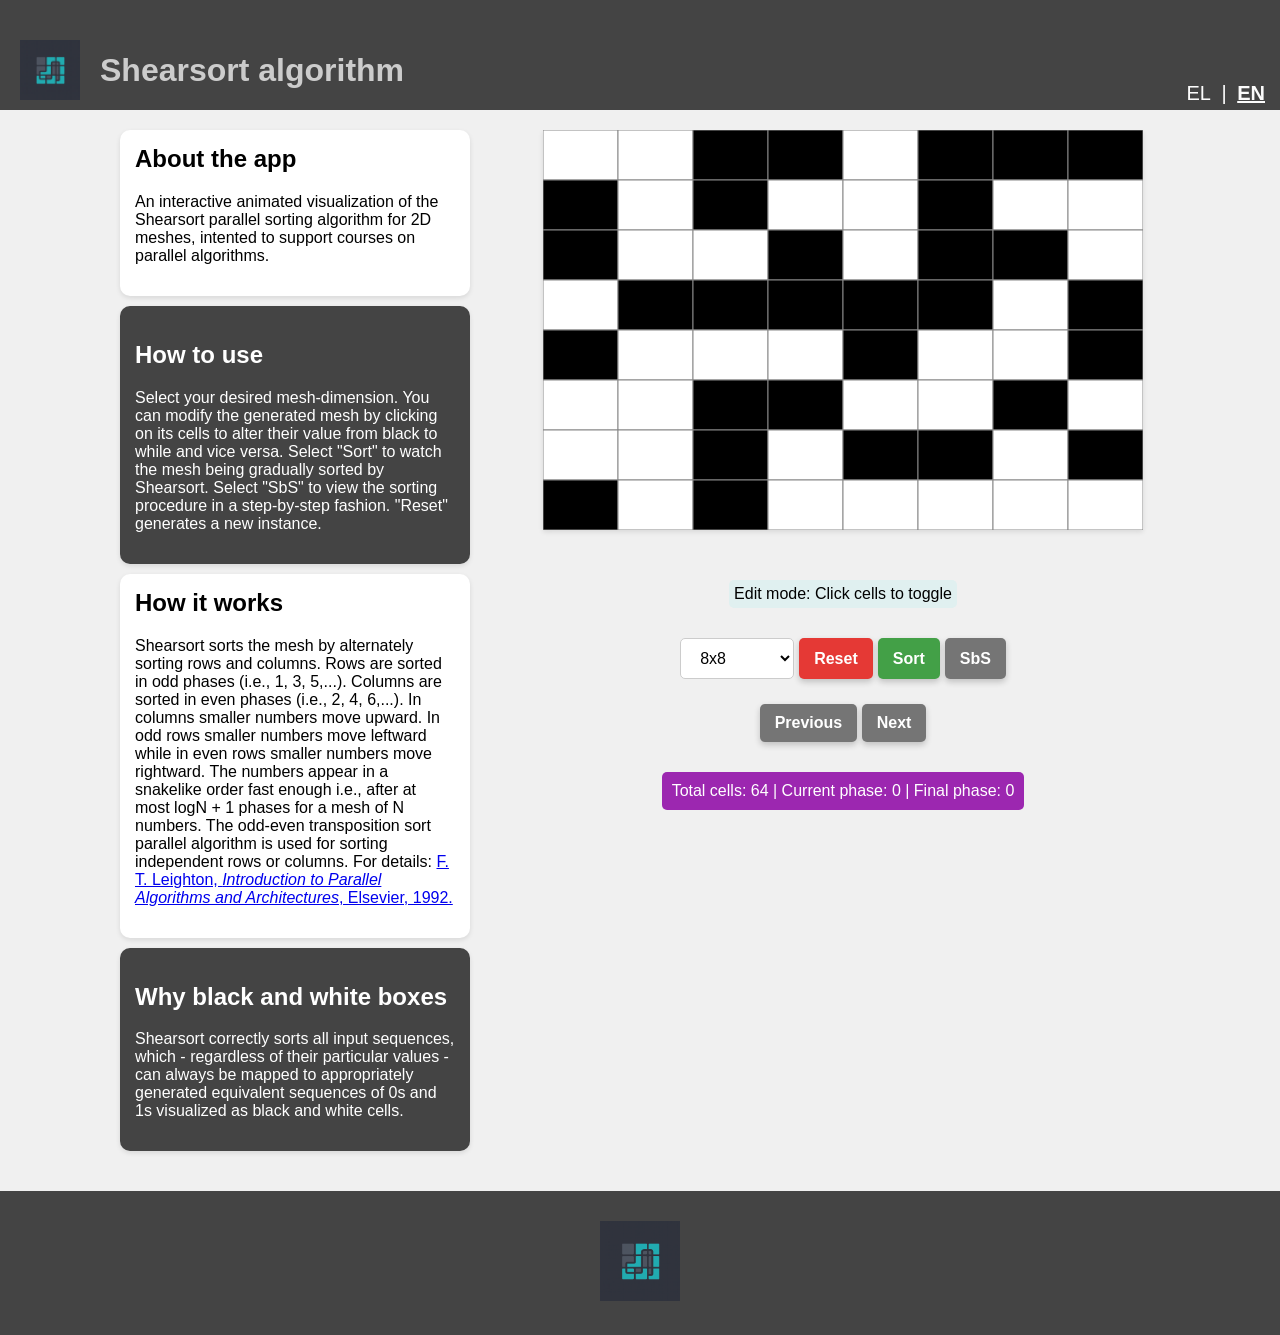
==== index.html @ aa51a355 "index.html" ====
<!DOCTYPE html>
<html lang="en">
<head>
<meta charset="UTF-8" />
<meta name="viewport" content="width=device-width, initial-scale=1" />
<title>Interactive Parallel Shear Sort Visualization</title>
<link rel="stylesheet" href="style.css" />
</head>
<body>
<header>
  <div class="logo">
    <img src="logo.png" alt="Parallel Shearsort Logo" />
    <h1 id="title">Shearsort algorithm</h1>
  </div>
  <div class="language-switcher">
    <a href="#" id="el">EL</a> |
    <a href="#" id="en" class="active">EN</a>
  </div>
</header>

<main>
  <div class="left-section">
    <div class="info-box">
      <h2 id="about-title">About the app</h2>
      <p id="about-text">An interactive animated visualization of the Shearsort parallel sorting algorithm for 2D meshes, intented to support courses on parallel algorithms.</p>
    </div>

    <div class="dark-box">
      <h2 id="how-to-use-title">How to use</h2>
      <p id="how-to-use-text">Select your desired mesh-dimension. You can modify the generated mesh by clicking on its cells to alter their value from black to while and vice versa. Select "Sort" to watch the mesh being gradually sorted by Shearsort. Select "SbS" to view the sorting procedure in a step-by-step fashion. "Reset" generates a new instance.</p>
    </div>

    <div class="info-box">
      <h2 id="how-it-works-title">How it works</h2>
      <p id="how-it-works-text">Shearsort sorts the mesh by alternately sorting rows and columns. Rows are sorted in odd phases (i.e., 1, 3, 5,...). Columns are sorted in even phases (i.e., 2, 4, 6,...). In columns smaller numbers move upward. In odd rows smaller numbers move leftward while in even rows smaller numbers move rightward. The numbers appear in a snakelike order fast enough i.e., after at most logN + 1 phases for a mesh of N numbers. The odd-even transposition sort parallel algorithm is used for sorting independent rows or columns. For details:
        <a href="https://www.sciencedirect.com/book/9781483207728/introduction-to-parallel-algorithms-and-architectures" target="_blank" rel="noopener noreferrer">
          F. T. Leighton, <em>Introduction to Parallel Algorithms and Architectures</em>, Elsevier, 1992.
        </a>
      </p>
    </div>

    <div class="dark-box">
      <h2 id="why-bw-title">Why black and white boxes</h2>
      <p id="why-bw-text">Shearsort correctly sorts all input sequences, which - regardless of their particular values - can always be mapped to appropriately generated equivalent sequences of 0s and 1s visualized as black and white cells.</p>
    </div>
  </div>

  <div class="right-section">
    <canvas id="canvas" width="600" height="400"></canvas>

    <div id="phaseInfo">Random mesh</div>

    <div class="controls">
      <select id="gridSize" onchange="window.parallelShearsort.reset()">
        <option value="4">4x4</option>
        <option value="8" selected>8x8</option>
        <option value="16">16x16</option>
        <option value="32">32x32</option>
        <option value="64">64x64</option>
        <option value="128">128x128</option>
        <option value="256">256x256</option>
        <option value="512">512x512</option>
      </select>

      <button id="resetBtn" onclick="window.parallelShearsort.reset()">Reset</button>
      <button id="sortBtn" class="action-btn" onclick="window.parallelShearsort.sortAll()">Sort</button>
      <button id="stepBtn" class="step-btn" onclick="window.parallelShearsort.toggleStepMode()">SbS</button>
    </div>

    <div class="step-controls">
      <button id="prevBtn" class="step-btn" onclick="window.parallelShearsort.prevStep()">Previous</button>
      <button id="nextBtn" class="step-btn" onclick="window.parallelShearsort.nextStep()">Next</button>
    </div>

    <div class="phase-navigation" style="display: none;">
      <div class="phase-navigation-row">
        <!-- ΤΩΡΑ τα βελάκια υπάρχουν από την αρχή στο HTML για να δεθούν οι listeners του shearsort.js -->
        <button class="nav-btn prev-all">&laquo;</button>
        <div id="phase-buttons"></div>
        <button class="nav-btn next-all">&raquo;</button>
      </div>
    </div>

    <div class="stats-bar">
      <span id="total-cells">Total cells: 64</span> |
      <span id="current-phase">Current phase: 0</span> |
      <span id="max-phases">Final phase: 0</span>
    </div>
  </div>
</main>

<footer>
  <img src="logo.png" alt="Parallel Shearsort Logo" />
</footer>

<script src="shearsort.js"></script>
<script src="https://cdn.userway.org/widget.js" data-account="Y9U3I71SX5"></script>
<script src="phase-navigation.js" defer></script>
</script>
</body>
</html>
---- style.css ----
body {
    font-family: Arial, sans-serif;
    text-align: center;
    background-color: #f0f0f0;
    margin: 0;
    padding: 0;
  }

  button {
    border-radius: 8px;
    padding: 10px 18px;
    font-weight: bold;
    box-shadow: 0 3px 6px rgba(0,0,0,0.2);
    transition: background-color 0.2s, transform 0.1s;
  }

  #resetBtn { background-color: #e53935; color: white; border: none; }
  #resetBtn:hover { background-color: #c62828; }
  #resetBtn:active { transform: scale(0.96); }

  #sortBtn { background-color: #43a047; color: white; border: none; }
  #sortBtn:hover { background-color: #2e7d32; }
  #sortBtn:active { transform: scale(0.96); }

  #stepBtn { background-color: #757575; color: white; border: none; }
  #stepBtn:hover { background-color: #616161; }
  #stepBtn:active { transform: scale(0.96); }

  #prevBtn, #nextBtn, .nav-btn {
    background-color: #757575; color: white; border: none;
  }
  #prevBtn:hover, #nextBtn:hover, .nav-btn:hover { background-color: #616161; }
  #prevBtn:active, #nextBtn:active, .nav-btn:active { transform: scale(0.96); }

  header {
    background-color: #444; color: white; padding: 40px 0 10px;
    display: flex; justify-content: space-between; align-items: center; position: relative;
  }
  .logo { display: flex; align-items: center; margin-left: 20px; }
  .logo img { height: 60px; margin-right: 20px; }
  .logo h1 { font-size: 32px; margin: 0; color: #ccc; }

  .language-switcher { position: absolute; bottom: 5px; right: 10px; font-size: 20px; }
  .language-switcher a { color: #fcfcfc; text-decoration: none; margin: 0 5px; }
  .language-switcher a.active { font-weight: bold; text-decoration: underline; }

  main { display: flex; flex-wrap: wrap; justify-content: flex-start; padding: 20px; gap: 20px; }
  .left-section { flex: 1; max-width: 350px; display: flex; flex-direction: column; gap: 10px; margin-left: 100px; }
  .right-section { flex: 1; max-width: 700px; display: flex; flex-direction: column; align-items: center; padding: 0 3px; gap: 20px; min-width: 520px; overflow: hidden; }

  .info-box, .dark-box { border-radius: 10px; padding: 15px; text-align: left; box-shadow: 0 2px 5px rgba(0,0,0,0.1); }
  .info-box { background-color: #fff; }
  .info-box h2 { margin-top: 0; }
  .dark-box { background-color: #444; color: #fff; }

  canvas {
    background-color: #fff; margin: 0 auto 20px; display: block;
    box-shadow: 0 2px 5px rgba(0,0,0,0.1); cursor: pointer; width: 600px; height: 400px;
  }

  .controls { display: flex; flex-wrap: wrap; justify-content: center; gap: 5px; margin-bottom: 5px; }
  select, button { padding: 10px 15px; font-size: 16px; border-radius: 5px; border: 1px solid #ccc; background-color: white; cursor: pointer; }
  button:hover { background-color: #f0f0f0; }
  button.action-btn { background-color: #e00; color: white; border: none; }
  button.action-btn:hover { background-color: #c00; }
  button.step-btn { background-color: #666; color: white; border: none; }
  button.step-btn:hover { background-color: #555; }

  #phaseInfo { margin: 10px auto; padding: 5px; background-color: #e0f0f0; border-radius: 5px; max-width: 500px; text-align: center; }

  .stats-bar {
    background-color: #9c27b0; color: white; padding: 10px;
    border-radius: 5px; margin-top: 10px; text-align: center;
  }

  footer { background-color: #444; color: white; text-align: center; padding: 20px 0; margin-top: 20px; }
  footer img { height: 80px; margin: 10px; }

  .phase-navigation {
    display: none; flex-direction: column; align-items: center; justify-content: center;
    margin: 5px 0; gap: 10px; width: 100%; box-sizing: border-box; overflow: hidden; padding: 6px 8px;
  }
  .phase-navigation-row {
    display: flex; justify-content: center; align-items: center; width: 100%;
    gap: 6px;
  }

  #phase-buttons {
    display: flex; flex-wrap: nowrap; justify-content: center; align-items: center;
    gap: 6px; transform-origin: center;
  }

  .nav-btn, .phase-btn { margin: 0; }
  .nav-btn {
    width: 40px; height: 40px; font-size: 20px; cursor: pointer;
    background-color: #eee; border: 1px solid #bbb; border-radius: 5px;
    display: flex; justify-content: center; align-items: center; flex-shrink: 0;
  }
  .phase-btn {
    flex: 0 0 auto; width: 36px; height: 40px; border-radius: 5px; font-size: 16px; cursor: pointer;
    background-color: #fff; border: 1px solid #ccc; text-align: center; line-height: 40px; white-space: nowrap;
  }
  .phase-btn:hover { background-color: #f0f0f0; }
  .phase-btn.active { background-color: #35a; color: white; border: none; }

  .nowrap-pair-left { display: inline-flex; align-items: center; gap: 6px; }
  .nowrap-pair { display: inline-flex; align-items: center; gap: 6px; }

  /* Responsive */
  @media (max-width: 900px) {
    html, body { overflow-x: hidden; }
    .left-section { margin-left: 0; max-width: 100%; }
    .right-section { min-width: 0; max-width: 100%; padding: 0; }
    main { justify-content: center; padding: 10px; }
    canvas { max-width: 100%; height: auto; }
    .phase-navigation { width: 100%; }
  }
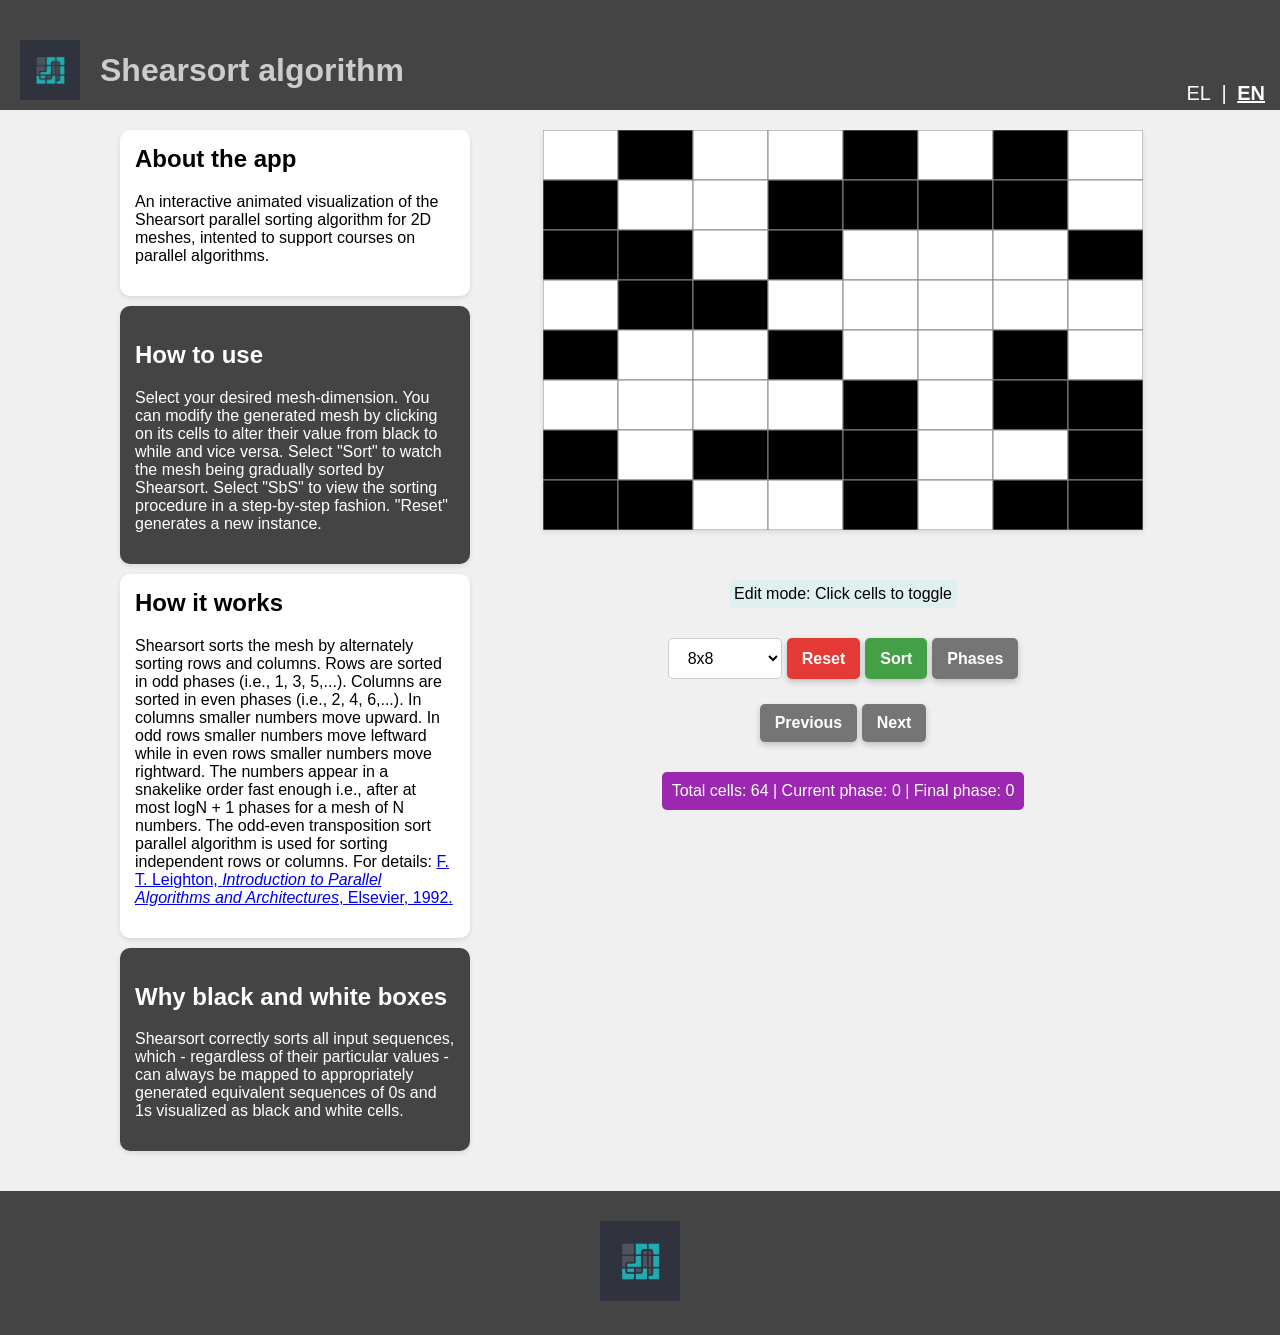
==== commit d5573b10: "index.html" ====
--- a/index.html
+++ b/index.html
@@ -64,7 +64,7 @@
 
       <button id="resetBtn" onclick="window.parallelShearsort.reset()">Reset</button>
       <button id="sortBtn" class="action-btn" onclick="window.parallelShearsort.sortAll()">Sort</button>
-      <button id="stepBtn" class="step-btn" onclick="window.parallelShearsort.toggleStepMode()">SbS</button>
+      <button id="stepBtn" class="step-btn" onclick="window.parallelShearsort.toggleStepMode()">Phases</button>
     </div>
 
     <div class="step-controls">
--- a/style.css
+++ b/style.css
@@ -108,11 +108,34 @@
 
   /* Responsive */
   @media (max-width: 900px) {
-    html, body { overflow-x: hidden; }
-    .left-section { margin-left: 0; max-width: 100%; }
-    .right-section { min-width: 0; max-width: 100%; padding: 0; }
-    main { justify-content: center; padding: 10px; }
-    canvas { max-width: 100%; height: auto; }
-    .phase-navigation { width: 100%; }
+  html, body { overflow-x: hidden; }
+
+  main {
+    flex-direction: column;
+    align-items: center;    /
   }
 
+  .left-section {
+    order: 1;         
+    margin-left: 0; 
+    max-width: 100%;
+  }
+
+  .right-section {
+    order: 2;         
+    min-width: 0; 
+    max-width: 100%;
+    padding: 0;
+  }
+
+  canvas {
+    max-width: 100%;
+    height: auto;
+  }
+
+  .phase-navigation {
+    width: 100%;
+  }
+}
+
+
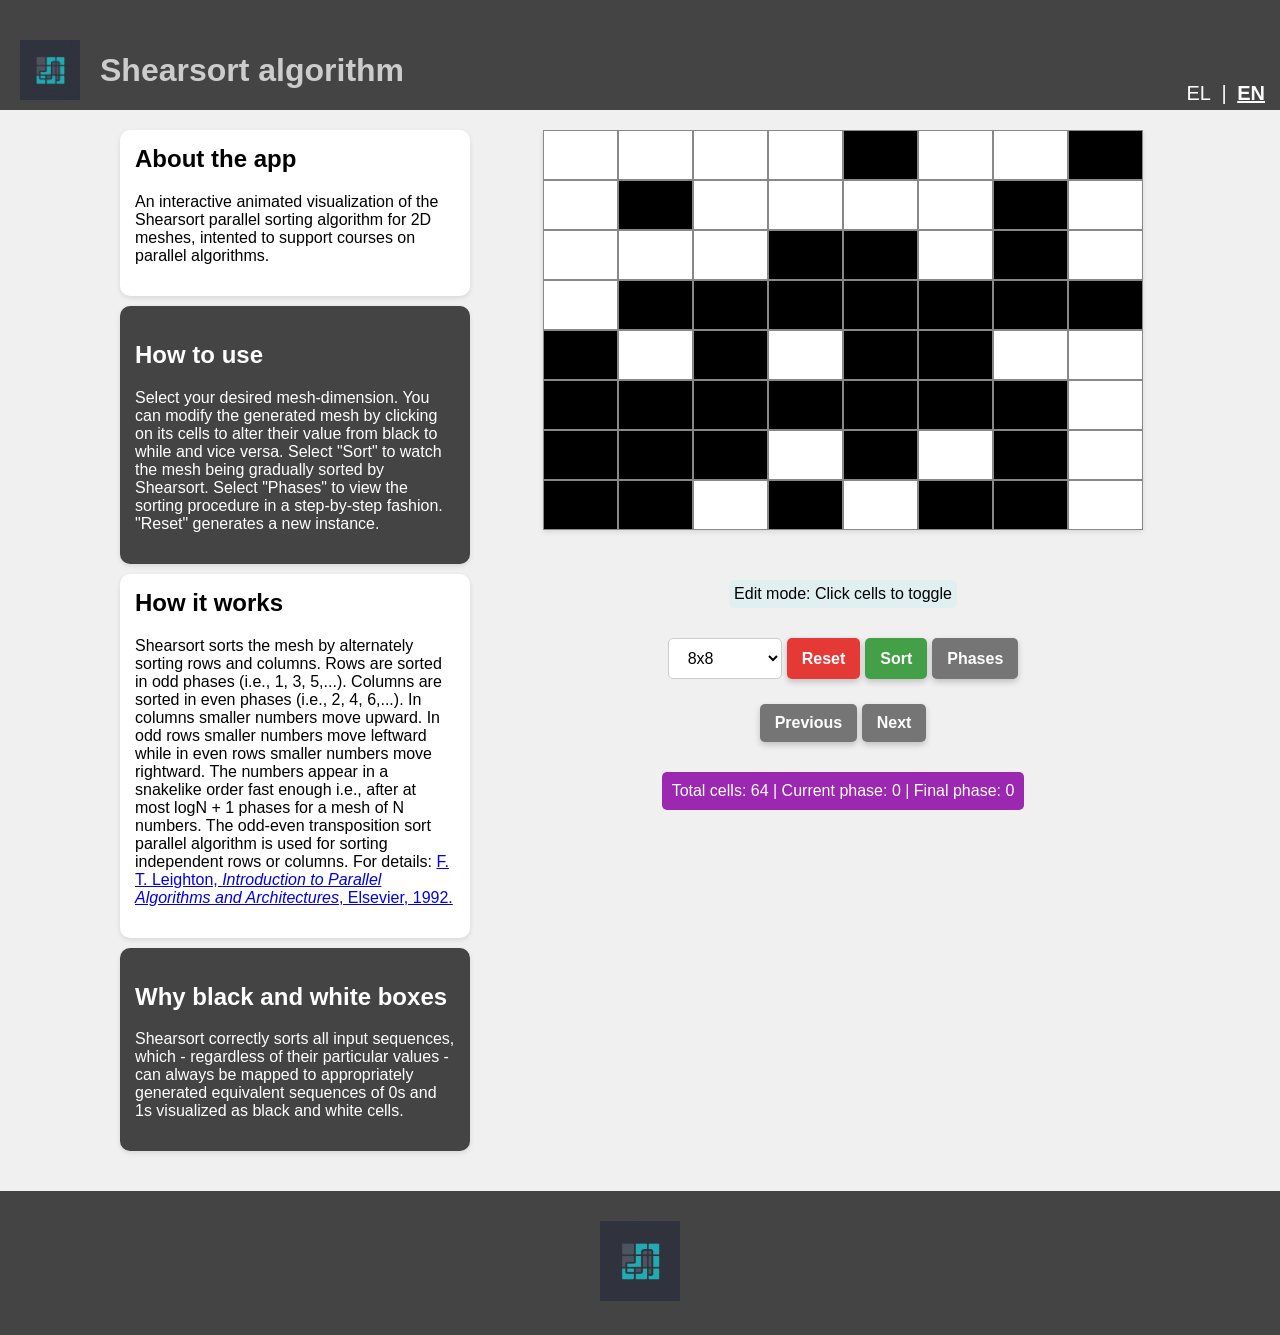
==== commit b25aa032: "index.html" ====
--- a/index.html
+++ b/index.html
@@ -27,7 +27,7 @@
 
     <div class="dark-box">
       <h2 id="how-to-use-title">How to use</h2>
-      <p id="how-to-use-text">Select your desired mesh-dimension. You can modify the generated mesh by clicking on its cells to alter their value from black to while and vice versa. Select "Sort" to watch the mesh being gradually sorted by Shearsort. Select "SbS" to view the sorting procedure in a step-by-step fashion. "Reset" generates a new instance.</p>
+      <p id="how-to-use-text">Select your desired mesh-dimension. You can modify the generated mesh by clicking on its cells to alter their value from black to while and vice versa. Select "Sort" to watch the mesh being gradually sorted by Shearsort. Select "Phases" to view the sorting procedure in a step-by-step fashion. "Reset" generates a new instance.</p>
     </div>
 
     <div class="info-box">
@@ -101,3 +101,4 @@
 </html>
 
 
+
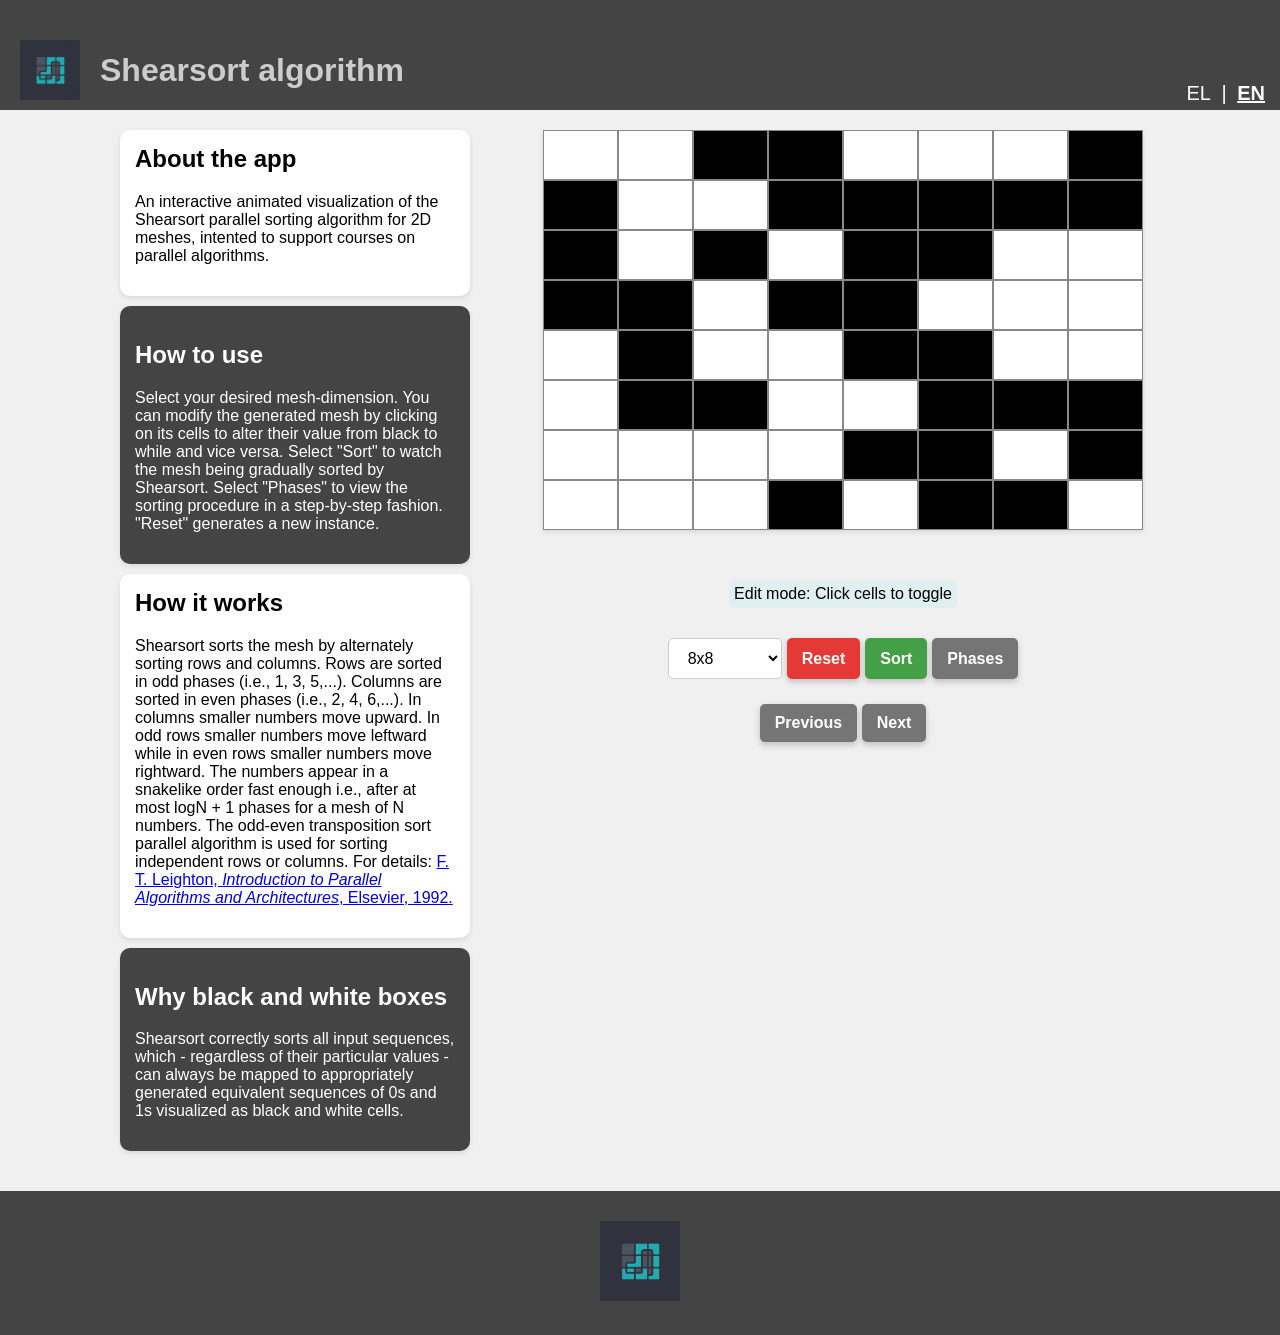
==== commit 2e6bfcb8: "index.html" ====
--- a/index.html
+++ b/index.html
@@ -80,12 +80,6 @@
         <button class="nav-btn next-all">&raquo;</button>
       </div>
     </div>
-
-    <div class="stats-bar">
-      <span id="total-cells">Total cells: 64</span> |
-      <span id="current-phase">Current phase: 0</span> |
-      <span id="max-phases">Final phase: 0</span>
-    </div>
   </div>
 </main>
 
@@ -102,3 +96,4 @@
 
 
 
+
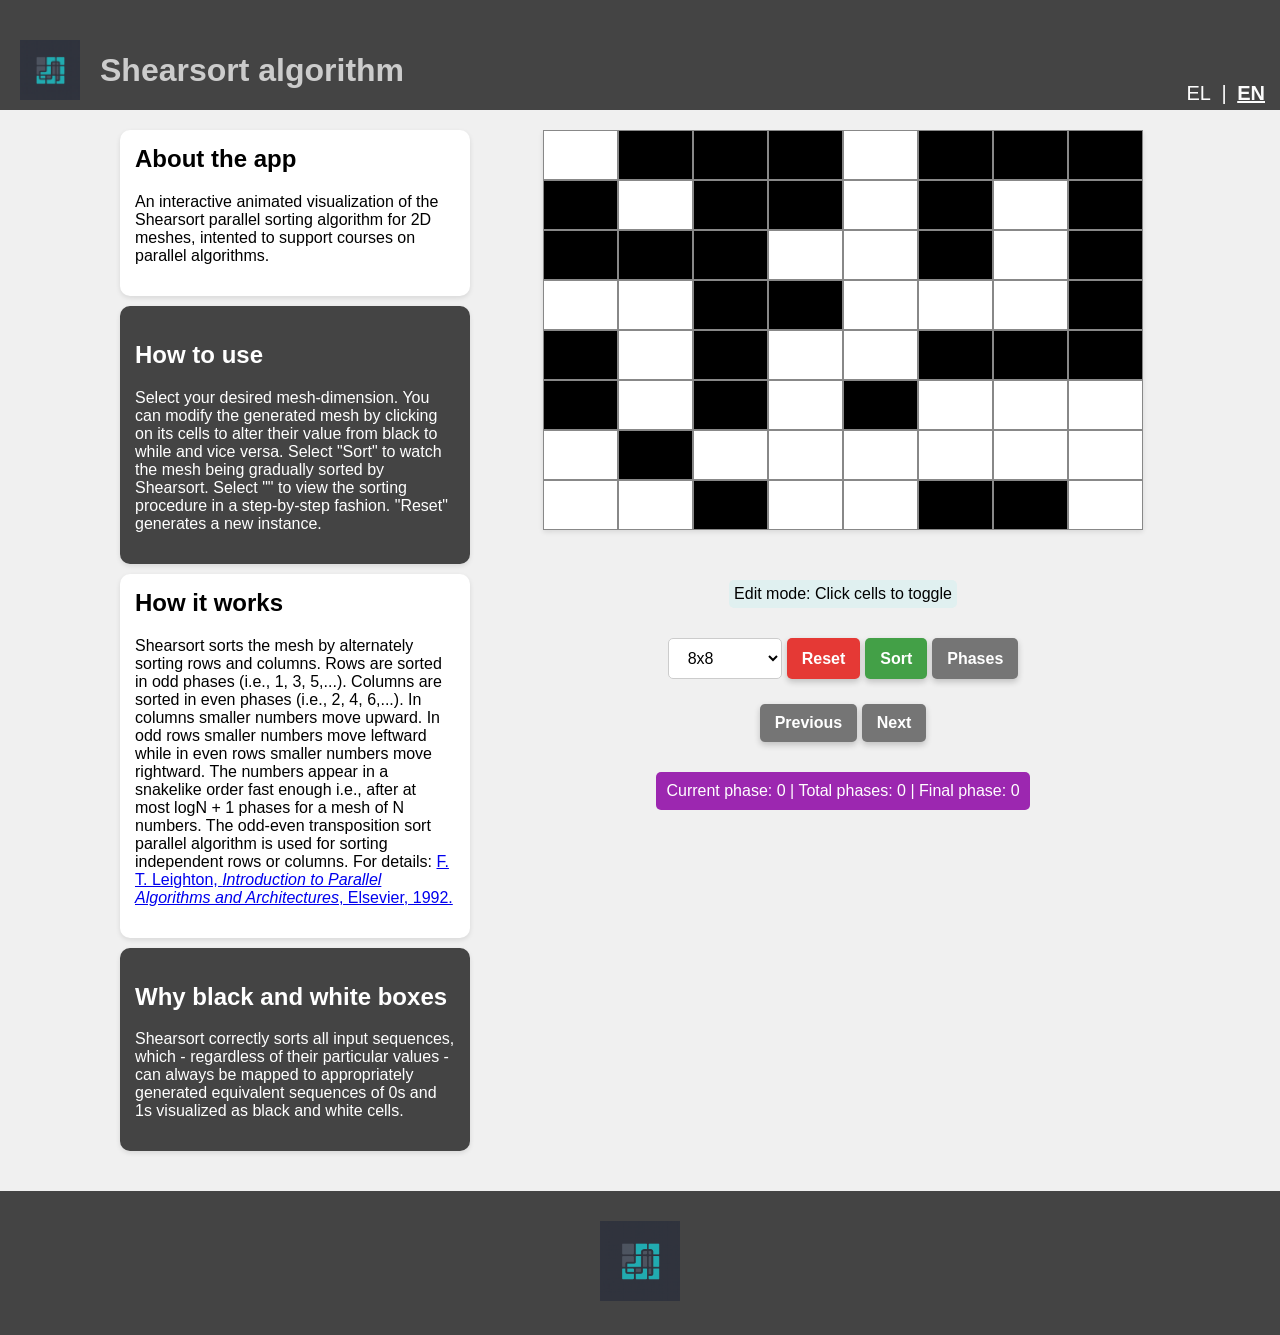
==== commit 291a98a8: "index.html" ====
--- a/index.html
+++ b/index.html
@@ -27,7 +27,7 @@
 
     <div class="dark-box">
       <h2 id="how-to-use-title">How to use</h2>
-      <p id="how-to-use-text">Select your desired mesh-dimension. You can modify the generated mesh by clicking on its cells to alter their value from black to while and vice versa. Select "Sort" to watch the mesh being gradually sorted by Shearsort. Select "Phases" to view the sorting procedure in a step-by-step fashion. "Reset" generates a new instance.</p>
+      <p id="how-to-use-text">Select your desired mesh-dimension. You can modify the generated mesh by clicking on its cells to alter their value from black to while and vice versa. Select "Sort" to watch the mesh being gradually sorted by Shearsort. Select "" to view the sorting procedure in a step-by-step fashion. "Reset" generates a new instance.</p>
     </div>
 
     <div class="info-box">
@@ -74,11 +74,17 @@
 
     <div class="phase-navigation" style="display: none;">
       <div class="phase-navigation-row">
-        <!-- ΤΩΡΑ τα βελάκια υπάρχουν από την αρχή στο HTML για να δεθούν οι listeners του shearsort.js -->
         <button class="nav-btn prev-all">&laquo;</button>
         <div id="phase-buttons"></div>
         <button class="nav-btn next-all">&raquo;</button>
       </div>
+    </div>
+
+    <div class="stats-bar">
+      <span id="current-phase">Current phase: 0</span> |
+      <span id="total-phases">Total phases: 0</span> |
+      <span id="max-phases">Max phases: 0</span> 
+
     </div>
   </div>
 </main>
@@ -95,5 +101,3 @@
 </html>
 
 
-
-
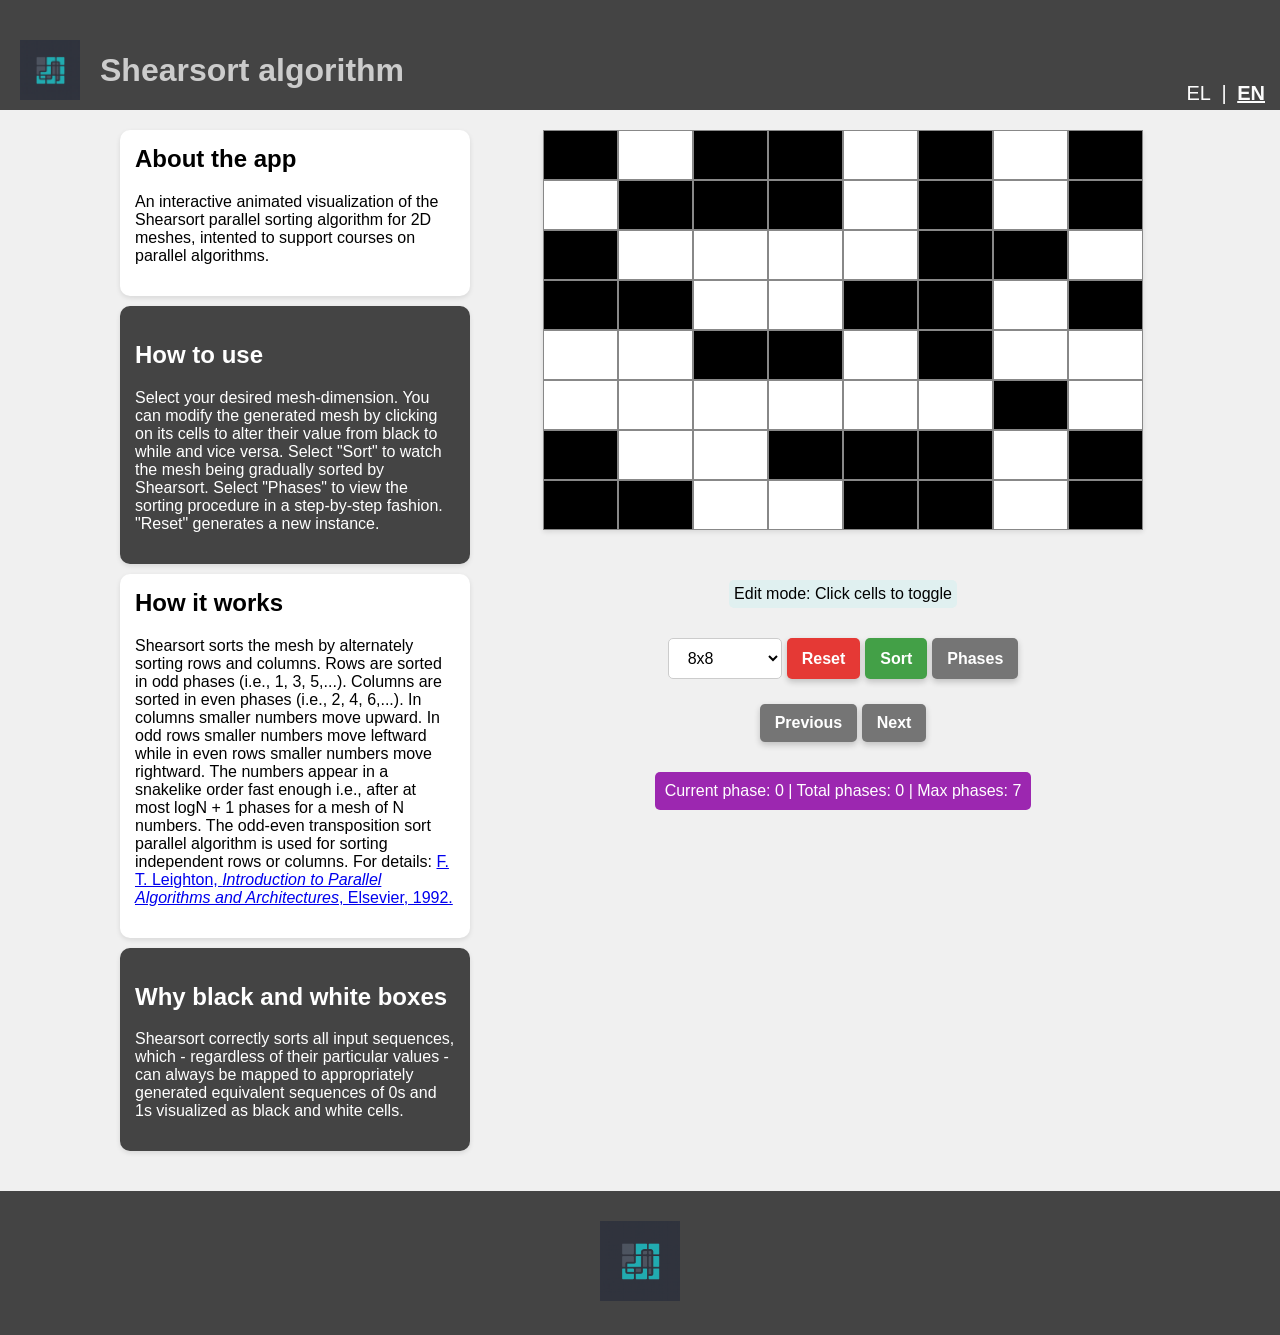
==== commit 748dfaf0: "index.html" ====
--- a/index.html
+++ b/index.html
@@ -27,7 +27,7 @@
 
     <div class="dark-box">
       <h2 id="how-to-use-title">How to use</h2>
-      <p id="how-to-use-text">Select your desired mesh-dimension. You can modify the generated mesh by clicking on its cells to alter their value from black to while and vice versa. Select "Sort" to watch the mesh being gradually sorted by Shearsort. Select "" to view the sorting procedure in a step-by-step fashion. "Reset" generates a new instance.</p>
+      <p id="how-to-use-text">Select your desired mesh-dimension. You can modify the generated mesh by clicking on its cells to alter their value from black to while and vice versa. Select "Sort" to watch the mesh being gradually sorted by Shearsort. Select "Phases" to view the sorting procedure in a step-by-step fashion. "Reset" generates a new instance.</p>
     </div>
 
     <div class="info-box">
@@ -101,3 +101,4 @@
 </html>
 
 
+
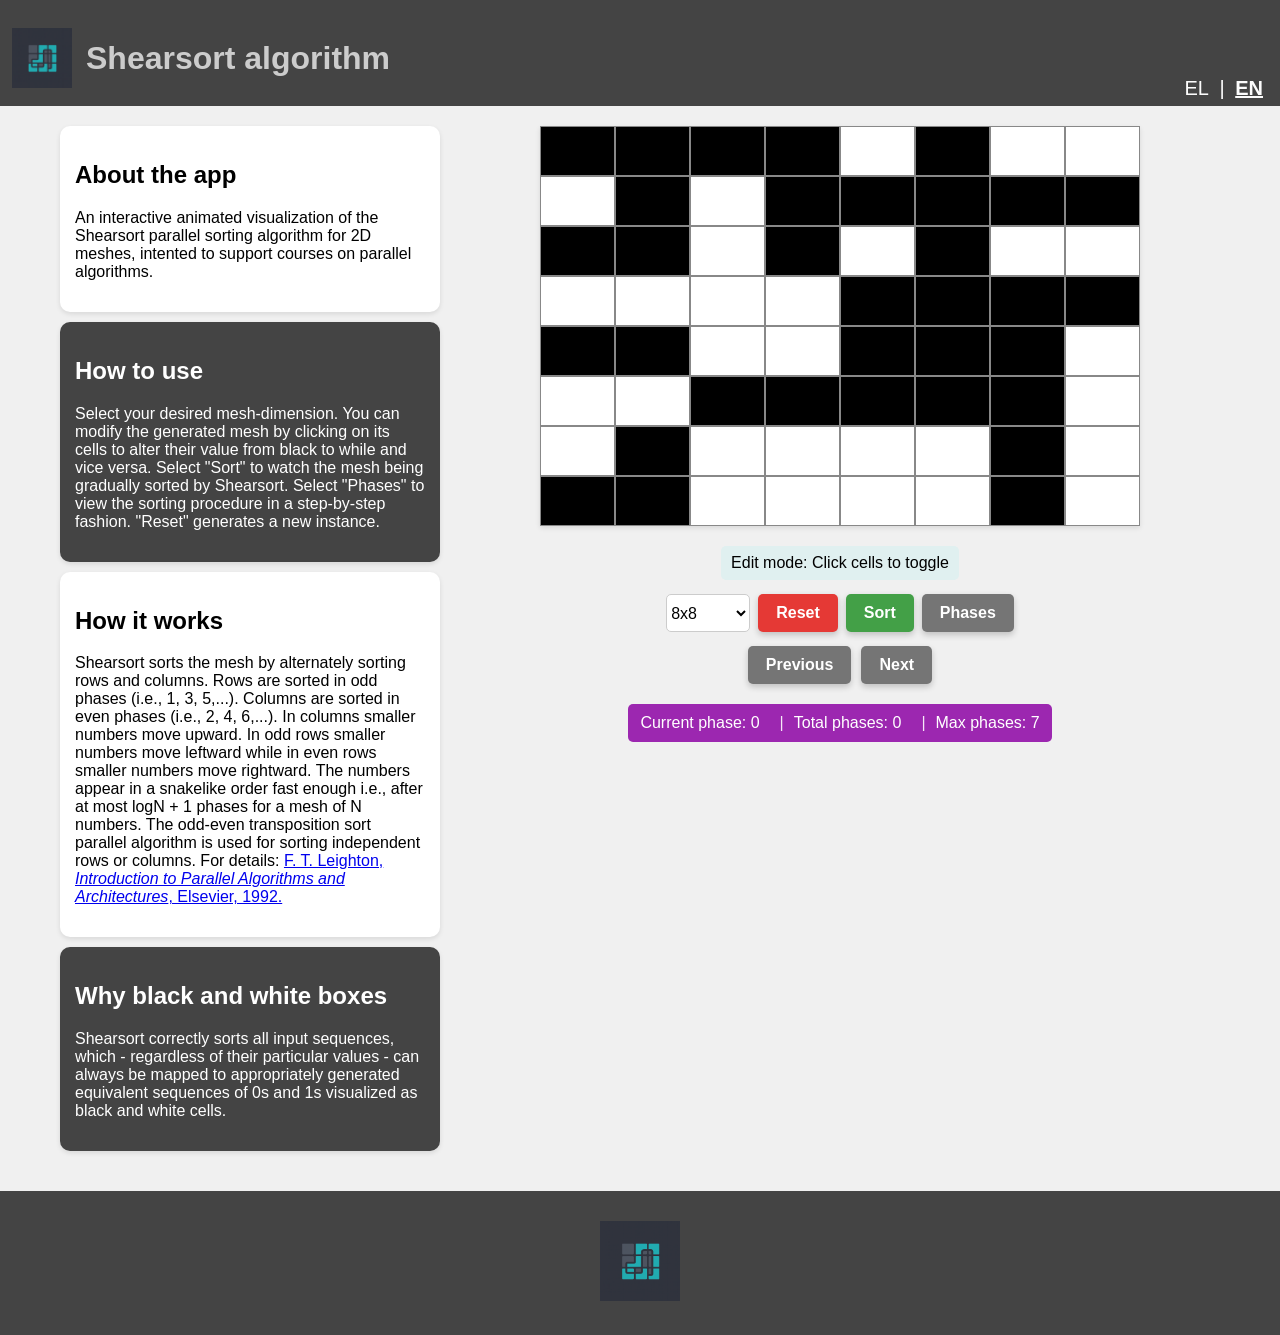
==== commit f17d199b: "index.html" ====
--- a/index.html
+++ b/index.html
@@ -1,39 +1,47 @@
 <!DOCTYPE html>
 <html lang="en">
 <head>
-<meta charset="UTF-8" />
-<meta name="viewport" content="width=device-width, initial-scale=1" />
-<title>Interactive Parallel Shear Sort Visualization</title>
-<link rel="stylesheet" href="style.css" />
+  <meta charset="UTF-8" />
+  <meta name="viewport" content="width=device-width, initial-scale=1" />
+  <title>Interactive Parallel Shear Sort Visualization</title>
+  <link rel="stylesheet" href="style.css" />
 </head>
+
 <body>
 <header>
   <div class="logo">
     <img src="logo.png" alt="Parallel Shearsort Logo" />
     <h1 id="title">Shearsort algorithm</h1>
   </div>
-  <div class="language-switcher">
+
+  <div class="language-switcher" aria-label="Language switcher">
     <a href="#" id="el">EL</a> |
     <a href="#" id="en" class="active">EN</a>
   </div>
 </header>
 
 <main>
-  <div class="left-section">
+  <section class="left-section">
     <div class="info-box">
       <h2 id="about-title">About the app</h2>
-      <p id="about-text">An interactive animated visualization of the Shearsort parallel sorting algorithm for 2D meshes, intented to support courses on parallel algorithms.</p>
+      <p id="about-text">
+        An interactive animated visualization of the Shearsort parallel sorting algorithm for 2D meshes, intented to support courses on parallel algorithms.
+      </p>
     </div>
 
     <div class="dark-box">
       <h2 id="how-to-use-title">How to use</h2>
-      <p id="how-to-use-text">Select your desired mesh-dimension. You can modify the generated mesh by clicking on its cells to alter their value from black to while and vice versa. Select "Sort" to watch the mesh being gradually sorted by Shearsort. Select "Phases" to view the sorting procedure in a step-by-step fashion. "Reset" generates a new instance.</p>
+      <p id="how-to-use-text">
+        Select your desired mesh-dimension. You can modify the generated mesh by clicking on its cells to alter their value from black to while and vice versa. Select "Sort" to watch the mesh being gradually sorted by Shearsort. Select "Phases" to view the sorting procedure in a step-by-step fashion. "Reset" generates a new instance.
+      </p>
     </div>
 
     <div class="info-box">
       <h2 id="how-it-works-title">How it works</h2>
-      <p id="how-it-works-text">Shearsort sorts the mesh by alternately sorting rows and columns. Rows are sorted in odd phases (i.e., 1, 3, 5,...). Columns are sorted in even phases (i.e., 2, 4, 6,...). In columns smaller numbers move upward. In odd rows smaller numbers move leftward while in even rows smaller numbers move rightward. The numbers appear in a snakelike order fast enough i.e., after at most logN + 1 phases for a mesh of N numbers. The odd-even transposition sort parallel algorithm is used for sorting independent rows or columns. For details:
-        <a href="https://www.sciencedirect.com/book/9781483207728/introduction-to-parallel-algorithms-and-architectures" target="_blank" rel="noopener noreferrer">
+      <p id="how-it-works-text">
+        Shearsort sorts the mesh by alternately sorting rows and columns. Rows are sorted in odd phases (i.e., 1, 3, 5,...). Columns are sorted in even phases (i.e., 2, 4, 6,...). In columns smaller numbers move upward. In odd rows smaller numbers move leftward while in even rows smaller numbers move rightward. The numbers appear in a snakelike order fast enough i.e., after at most logN + 1 phases for a mesh of N numbers. The odd-even transposition sort parallel algorithm is used for sorting independent rows or columns. For details:
+        <a href="https://www.sciencedirect.com/book/9781483207728/introduction-to-parallel-algorithms-and-architectures"
+           target="_blank" rel="noopener noreferrer">
           F. T. Leighton, <em>Introduction to Parallel Algorithms and Architectures</em>, Elsevier, 1992.
         </a>
       </p>
@@ -41,14 +49,16 @@
 
     <div class="dark-box">
       <h2 id="why-bw-title">Why black and white boxes</h2>
-      <p id="why-bw-text">Shearsort correctly sorts all input sequences, which - regardless of their particular values - can always be mapped to appropriately generated equivalent sequences of 0s and 1s visualized as black and white cells.</p>
+      <p id="why-bw-text">
+        Shearsort correctly sorts all input sequences, which - regardless of their particular values - can always be mapped to appropriately generated equivalent sequences of 0s and 1s visualized as black and white cells.
+      </p>
     </div>
-  </div>
+  </section>
 
-  <div class="right-section">
+  <section class="right-section">
     <canvas id="canvas" width="600" height="400"></canvas>
 
-    <div id="phaseInfo">Random mesh</div>
+    <div id="phaseInfo" role="status" aria-live="polite">Random mesh</div>
 
     <div class="controls">
       <select id="gridSize" onchange="window.parallelShearsort.reset()">
@@ -74,19 +84,19 @@
 
     <div class="phase-navigation" style="display: none;">
       <div class="phase-navigation-row">
-        <button class="nav-btn prev-all">&laquo;</button>
+        <button class="nav-btn prev-all" aria-label="First phase">&laquo;</button>
         <div id="phase-buttons"></div>
-        <button class="nav-btn next-all">&raquo;</button>
+        <button class="nav-btn next-all" aria-label="Last phase">&raquo;</button>
       </div>
     </div>
 
-    <div class="stats-bar">
-      <span id="current-phase">Current phase: 0</span> |
-      <span id="total-phases">Total phases: 0</span> |
-      <span id="max-phases">Max phases: 0</span> 
-
+    <!-- Stats: ΜΟΝΟ spans, separators θα μπουν με CSS -->
+    <div class="stats-bar" role="group" aria-label="Statistics">
+      <span id="current-phase">Current phase: 0</span>
+      <span id="total-phases">Total phases: 0</span>
+      <span id="max-phases">Max phases: 0</span>
     </div>
-  </div>
+  </section>
 </main>
 
 <footer>
@@ -96,9 +106,5 @@
 <script src="shearsort.js"></script>
 <script src="https://cdn.userway.org/widget.js" data-account="Y9U3I71SX5"></script>
 <script src="phase-navigation.js" defer></script>
-</script>
 </body>
 </html>
-
-
-
--- a/style.css
+++ b/style.css
@@ -1,141 +1,270 @@
-  body {
-    font-family: Arial, sans-serif;
-    text-align: center;
-    background-color: #f0f0f0;
-    margin: 0;
-    padding: 0;
-  }
-
-  button {
-    border-radius: 8px;
-    padding: 10px 18px;
-    font-weight: bold;
-    box-shadow: 0 3px 6px rgba(0,0,0,0.2);
-    transition: background-color 0.2s, transform 0.1s;
-  }
-
-  #resetBtn { background-color: #e53935; color: white; border: none; }
-  #resetBtn:hover { background-color: #c62828; }
-  #resetBtn:active { transform: scale(0.96); }
-
-  #sortBtn { background-color: #43a047; color: white; border: none; }
-  #sortBtn:hover { background-color: #2e7d32; }
-  #sortBtn:active { transform: scale(0.96); }
-
-  #stepBtn { background-color: #757575; color: white; border: none; }
-  #stepBtn:hover { background-color: #616161; }
-  #stepBtn:active { transform: scale(0.96); }
-
-  #prevBtn, #nextBtn, .nav-btn {
-    background-color: #757575; color: white; border: none;
-  }
-  #prevBtn:hover, #nextBtn:hover, .nav-btn:hover { background-color: #616161; }
-  #prevBtn:active, #nextBtn:active, .nav-btn:active { transform: scale(0.96); }
-
-  header {
-    background-color: #444; color: white; padding: 40px 0 10px;
-    display: flex; justify-content: space-between; align-items: center; position: relative;
-  }
-  .logo { display: flex; align-items: center; margin-left: 20px; }
-  .logo img { height: 60px; margin-right: 20px; }
-  .logo h1 { font-size: 32px; margin: 0; color: #ccc; }
-
-  .language-switcher { position: absolute; bottom: 5px; right: 10px; font-size: 20px; }
-  .language-switcher a { color: #fcfcfc; text-decoration: none; margin: 0 5px; }
-  .language-switcher a.active { font-weight: bold; text-decoration: underline; }
-
-  main { display: flex; flex-wrap: wrap; justify-content: flex-start; padding: 20px; gap: 20px; }
-  .left-section { flex: 1; max-width: 350px; display: flex; flex-direction: column; gap: 10px; margin-left: 100px; }
-  .right-section { flex: 1; max-width: 700px; display: flex; flex-direction: column; align-items: center; padding: 0 3px; gap: 20px; min-width: 520px; overflow: hidden; }
-
-  .info-box, .dark-box { border-radius: 10px; padding: 15px; text-align: left; box-shadow: 0 2px 5px rgba(0,0,0,0.1); }
-  .info-box { background-color: #fff; }
-  .info-box h2 { margin-top: 0; }
-  .dark-box { background-color: #444; color: #fff; }
-
-  canvas {
-    background-color: #fff; margin: 0 auto 20px; display: block;
-    box-shadow: 0 2px 5px rgba(0,0,0,0.1); cursor: pointer; width: 600px; height: 400px;
-  }
-
-  .controls { display: flex; flex-wrap: wrap; justify-content: center; gap: 5px; margin-bottom: 5px; }
-  select, button { padding: 10px 15px; font-size: 16px; border-radius: 5px; border: 1px solid #ccc; background-color: white; cursor: pointer; }
-  button:hover { background-color: #f0f0f0; }
-  button.action-btn { background-color: #e00; color: white; border: none; }
-  button.action-btn:hover { background-color: #c00; }
-  button.step-btn { background-color: #666; color: white; border: none; }
-  button.step-btn:hover { background-color: #555; }
-
-  #phaseInfo { margin: 10px auto; padding: 5px; background-color: #e0f0f0; border-radius: 5px; max-width: 500px; text-align: center; }
-
-  .stats-bar {
-    background-color: #9c27b0; color: white; padding: 10px;
-    border-radius: 5px; margin-top: 10px; text-align: center;
-  }
-
-  footer { background-color: #444; color: white; text-align: center; padding: 20px 0; margin-top: 20px; }
-  footer img { height: 80px; margin: 10px; }
-
-  .phase-navigation {
-    display: none; flex-direction: column; align-items: center; justify-content: center;
-    margin: 5px 0; gap: 10px; width: 100%; box-sizing: border-box; overflow: hidden; padding: 6px 8px;
-  }
-  .phase-navigation-row {
-    display: flex; justify-content: center; align-items: center; width: 100%;
-    gap: 6px;
-  }
-
-  #phase-buttons {
-    display: flex; flex-wrap: nowrap; justify-content: center; align-items: center;
-    gap: 6px; transform-origin: center;
-  }
-
-  .nav-btn, .phase-btn { margin: 0; }
-  .nav-btn {
-    width: 40px; height: 40px; font-size: 20px; cursor: pointer;
-    background-color: #eee; border: 1px solid #bbb; border-radius: 5px;
-    display: flex; justify-content: center; align-items: center; flex-shrink: 0;
-  }
-  .phase-btn {
-    flex: 0 0 auto; width: 36px; height: 40px; border-radius: 5px; font-size: 16px; cursor: pointer;
-    background-color: #fff; border: 1px solid #ccc; text-align: center; line-height: 40px; white-space: nowrap;
-  }
-  .phase-btn:hover { background-color: #f0f0f0; }
-  .phase-btn.active { background-color: #35a; color: white; border: none; }
-
-  .nowrap-pair-left { display: inline-flex; align-items: center; gap: 6px; }
-  .nowrap-pair { display: inline-flex; align-items: center; gap: 6px; }
-
-  /* Responsive */
-  @media (max-width: 900px) {
-  html, body { overflow-x: hidden; }
-
-  main {
-    flex-direction: column;
-    align-items: center;    /
-  }
-
-  .left-section {
-    order: 1;         
-    margin-left: 0; 
-    max-width: 100%;
-  }
-
-  .right-section {
-    order: 2;         
-    min-width: 0; 
-    max-width: 100%;
-    padding: 0;
-  }
-
-  canvas {
-    max-width: 100%;
-    height: auto;
-  }
-
-  .phase-navigation {
-    width: 100%;
-  }
-}
-
-
+/* ================= BASE ================= */
+* { box-sizing: border-box; }
+
+body {
+  font-family: Arial, sans-serif;
+  text-align: center;
+  background-color: #f0f0f0;
+  margin: 0;
+  padding: 0;
+}
+
+/* ================= BUTTONS ================= */
+button {
+  border-radius: 8px;
+  padding: 10px 18px;
+  font-weight: bold;
+  box-shadow: 0 3px 6px rgba(0,0,0,0.2);
+  transition: background-color 0.2s, transform 0.1s;
+}
+
+select, button {
+  font-size: 16px;
+  border-radius: 5px;
+  border: 1px solid #ccc;
+  background-color: white;
+  cursor: pointer;
+}
+
+button:hover { background-color: #f0f0f0; }
+button:active { transform: scale(0.97); }
+
+#resetBtn { background:#e53935; color:white; border:none; }
+#resetBtn:hover { background:#c62828; }
+
+#sortBtn { background:#43a047; color:white; border:none; }
+#sortBtn:hover { background:#2e7d32; }
+
+#stepBtn { background:#757575; color:white; border:none; }
+#stepBtn:hover { background:#616161; }
+
+#prevBtn, #nextBtn, .nav-btn {
+  background:#757575;
+  color:white;
+  border:none;
+}
+
+/* ================= HEADER ================= */
+header {
+  background:#444;
+  color:white;
+  padding:28px 12px 18px;
+  display:flex;
+  justify-content:space-between;
+  align-items:center;
+  position:relative;
+}
+
+.logo {
+  display:flex;
+  align-items:center;
+  gap:14px;
+}
+
+.logo img { height:60px; }
+
+.logo h1 {
+  font-size:32px;
+  margin:0;
+  color:#ccc;
+  white-space:nowrap;
+}
+
+.language-switcher {
+  position:absolute;
+  bottom:6px;
+  right:12px;
+  font-size:20px;
+}
+
+.language-switcher a {
+  color:#fcfcfc;
+  text-decoration:none;
+  margin:0 5px;
+}
+
+.language-switcher a.active {
+  font-weight:bold;
+  text-decoration:underline;
+}
+
+/* ================= LAYOUT ================= */
+main {
+  display:flex;
+  flex-wrap:wrap;
+  justify-content:center;
+  padding:20px;
+  gap:20px;
+}
+
+.left-section {
+  flex:1 1 340px;
+  max-width:380px;
+  display:flex;
+  flex-direction:column;
+  gap:10px;
+}
+
+.right-section {
+  flex:2 1 520px;
+  max-width:760px;
+  display:flex;
+  flex-direction:column;
+  align-items:center;
+  gap:14px;
+  min-width:0;
+}
+
+/* ================= BOXES ================= */
+.info-box, .dark-box {
+  border-radius:10px;
+  padding:15px;
+  text-align:left;
+  box-shadow:0 2px 5px rgba(0,0,0,0.1);
+}
+
+.info-box { background:#fff; }
+.dark-box { background:#444; color:#fff; }
+
+/* ================= CANVAS ================= */
+canvas {
+  background:#fff;
+  display:block;
+  box-shadow:0 2px 5px rgba(0,0,0,0.1);
+  cursor:pointer;
+  width:min(600px,100%);
+  height:auto;
+  aspect-ratio:3/2;
+}
+
+/* ================= CONTROLS ================= */
+.controls {
+  display:flex;
+  flex-wrap:wrap;
+  justify-content:center;
+  gap:8px;
+}
+
+.step-controls {
+  display:flex;
+  justify-content:center;
+  gap:10px;
+}
+
+/* ================= PHASE INFO ================= */
+#phaseInfo {
+  margin:6px auto 0;
+  padding:8px 10px;
+  background:#e0f0f0;
+  border-radius:5px;
+  max-width:560px;
+}
+
+/* ================= STATS BAR ================= */
+.stats-bar {
+  background:#9c27b0;
+  color:white;
+  padding:10px 12px;
+  border-radius:5px;
+  margin-top:6px;
+  display:flex;
+  justify-content:center;
+  align-items:center;
+  gap:10px;
+  flex-wrap:wrap;
+}
+
+.stats-bar span {
+  white-space:nowrap;
+}
+
+.stats-bar span + span::before {
+  content:"|";
+  margin:0 10px;
+  opacity:0.9;
+}
+
+/* ================= PHASE NAVIGATION ================= */
+.phase-navigation {
+  display:none;
+  width:100%;
+  overflow:visible;
+  padding:6px 8px;
+}
+
+.phase-navigation-row {
+  display:flex;
+  align-items:center;
+  justify-content:center;
+  width:100%;
+  gap:8px;
+}
+
+/* IMPORTANT FOR JS */
+#phase-buttons {
+  display:flex;
+  flex-wrap:nowrap;
+  justify-content:center;
+  align-items:center;
+  gap:6px;
+  overflow:visible;
+  min-width:0;
+}
+
+/* wrappers created by JS */
+.nowrap-pair-left,
+.nowrap-pair {
+  display:inline-flex;
+  align-items:center;
+  gap:6px;
+  white-space:nowrap;
+  flex:0 0 auto;
+}
+
+.nav-btn {
+  width:40px;
+  height:40px;
+  font-size:20px;
+  border-radius:5px;
+  display:flex;
+  justify-content:center;
+  align-items:center;
+}
+
+.phase-btn {
+  width:36px;
+  height:40px;
+  border-radius:5px;
+  font-size:16px;
+  background:#fff;
+  border:1px solid #ccc;
+  line-height:40px;
+  white-space:nowrap;
+}
+
+.phase-btn.active { background:#35a; color:white; border:none; }
+
+/* ================= FOOTER ================= */
+footer {
+  background:#444;
+  color:white;
+  text-align:center;
+  padding:20px 0;
+  margin-top:20px;
+}
+
+footer img { height:80px; margin:10px; }
+
+/* ================= RESPONSIVE ================= */
+@media (max-width:600px){
+  header { position:fixed; top:0; left:0; right:0; z-index:1000; }
+  body { padding-top:90px; }
+
+  main { flex-direction:column; padding:12px; }
+
+  .logo img { height:36px; }
+  .logo h1 { font-size:18px; }
+
+  .stats-bar { font-size:14px; gap:6px; }
+  .stats-bar span + span::before { margin:0 6px; }
+}
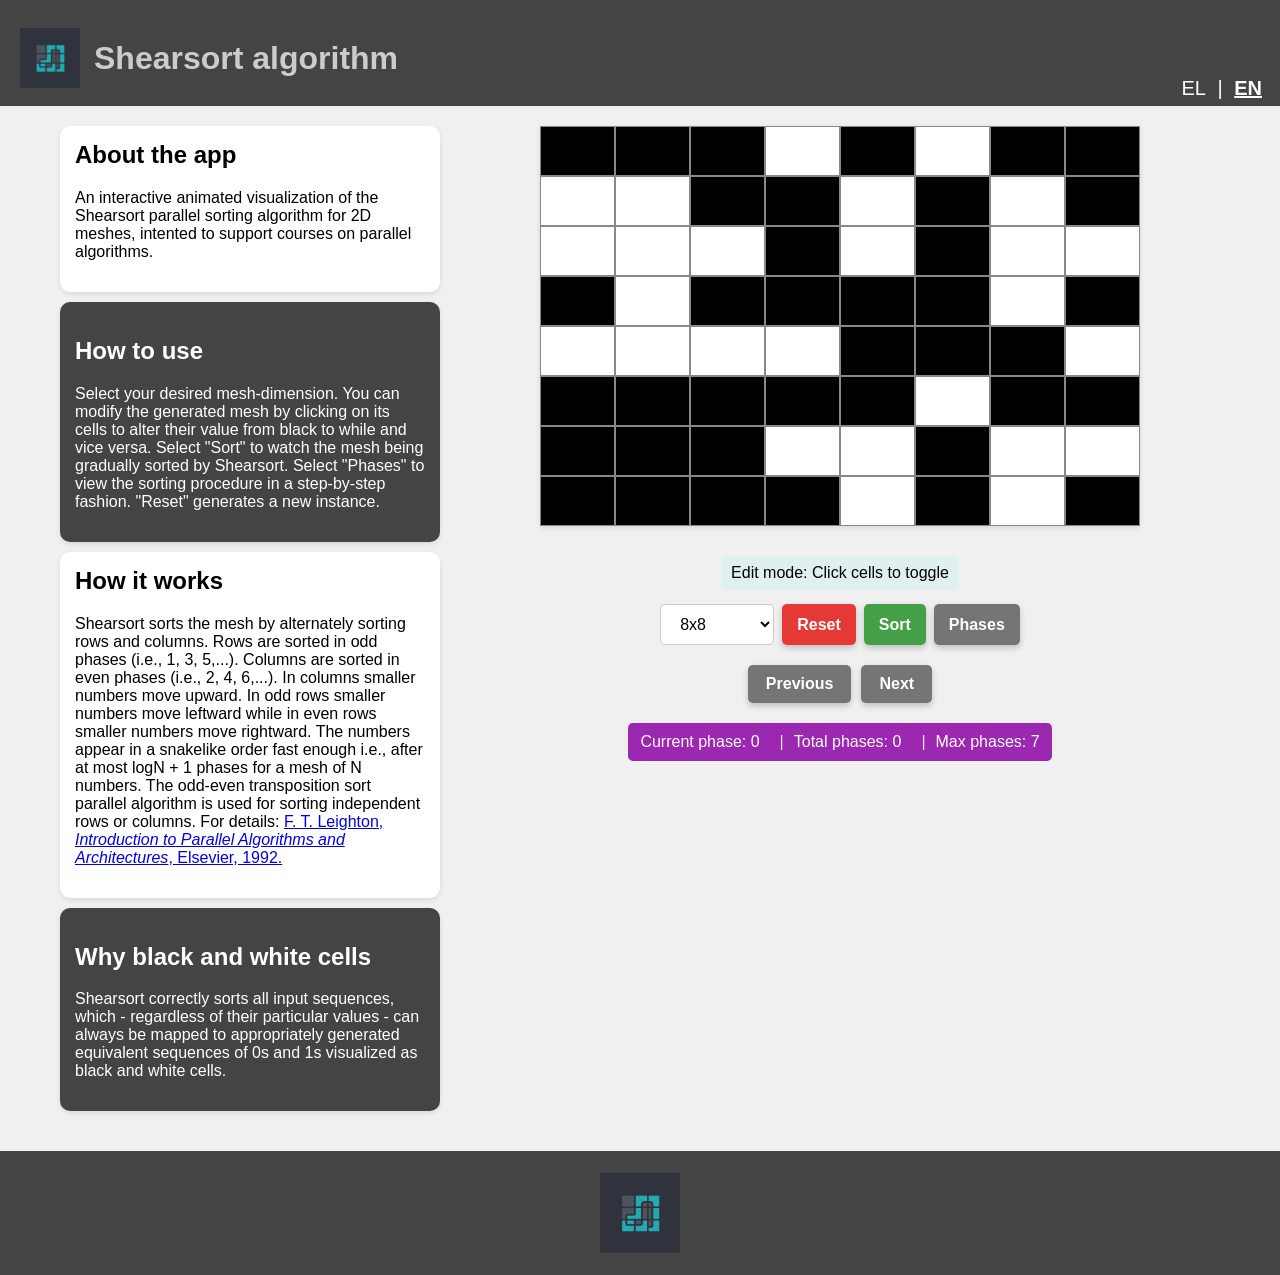
==== commit e4d180ae: "index.html" ====
--- a/index.html
+++ b/index.html
@@ -48,7 +48,7 @@
     </div>
 
     <div class="dark-box">
-      <h2 id="why-bw-title">Why black and white boxes</h2>
+      <h2 id="why-bw-title">Why black and white cells</h2>
       <p id="why-bw-text">
         Shearsort correctly sorts all input sequences, which - regardless of their particular values - can always be mapped to appropriately generated equivalent sequences of 0s and 1s visualized as black and white cells.
       </p>
@@ -108,3 +108,4 @@
 <script src="phase-navigation.js" defer></script>
 </body>
 </html>
+
--- a/style.css
+++ b/style.css
@@ -1,4 +1,3 @@
-/* ================= BASE ================= */
 * { box-sizing: border-box; }
 
 body {
@@ -9,7 +8,6 @@
   padding: 0;
 }
 
-/* ================= BUTTONS ================= */
 button {
   border-radius: 8px;
   padding: 10px 18px;
@@ -29,242 +27,315 @@
 button:hover { background-color: #f0f0f0; }
 button:active { transform: scale(0.97); }
 
-#resetBtn { background:#e53935; color:white; border:none; }
-#resetBtn:hover { background:#c62828; }
-
-#sortBtn { background:#43a047; color:white; border:none; }
-#sortBtn:hover { background:#2e7d32; }
-
-#stepBtn { background:#757575; color:white; border:none; }
-#stepBtn:hover { background:#616161; }
+#resetBtn { background-color: #e53935; color: white; border: none; }
+#resetBtn:hover { background-color: #c62828; }
+
+#sortBtn { background-color: #43a047; color: white; border: none; }
+#sortBtn:hover { background-color: #2e7d32; }
+
+#stepBtn { background-color: #757575; color: white; border: none; }
+#stepBtn:hover { background-color: #616161; }
 
 #prevBtn, #nextBtn, .nav-btn {
-  background:#757575;
-  color:white;
-  border:none;
-}
-
-/* ================= HEADER ================= */
+  background-color: #757575;
+  color: white;
+  border: none;
+}
+#prevBtn:hover, #nextBtn:hover, .nav-btn:hover { background-color: #616161; }
+
 header {
-  background:#444;
-  color:white;
-  padding:28px 12px 18px;
-  display:flex;
-  justify-content:space-between;
-  align-items:center;
-  position:relative;
+  background-color: #444;
+  color: white;
+  padding: 28px 12px 18px;
+  display: flex;
+  justify-content: space-between;
+  align-items: center;
+  position: relative;
+  gap: 12px;
 }
 
 .logo {
-  display:flex;
-  align-items:center;
-  gap:14px;
-}
-
-.logo img { height:60px; }
+  display: flex;
+  align-items: center;
+  gap: 14px;
+  margin-left: 8px;
+  min-width: 0;
+}
+
+.logo img { height: 60px; }
 
 .logo h1 {
-  font-size:32px;
-  margin:0;
-  color:#ccc;
-  white-space:nowrap;
-}
-
+  font-size: 32px;
+  margin: 0;
+  color: #ccc;
+  white-space: nowrap;
+  overflow: hidden;
+  text-overflow: ellipsis;
+}
+
+/* ✅ language switcher σταθερό κάτω-δεξιά σε PC & mobile */
 .language-switcher {
-  position:absolute;
-  bottom:6px;
-  right:12px;
-  font-size:20px;
+  position: absolute;
+  bottom: 6px;
+  right: 12px;
+  font-size: 20px;
+  z-index: 3000;
+  white-space: nowrap;
 }
 
 .language-switcher a {
-  color:#fcfcfc;
-  text-decoration:none;
-  margin:0 5px;
+  color: #fcfcfc;
+  text-decoration: none;
+  margin: 0 6px;
 }
 
 .language-switcher a.active {
-  font-weight:bold;
-  text-decoration:underline;
-}
-
-/* ================= LAYOUT ================= */
+  font-weight: bold;
+  text-decoration: underline;
+}
+
 main {
-  display:flex;
-  flex-wrap:wrap;
-  justify-content:center;
-  padding:20px;
-  gap:20px;
+  display: flex;
+  flex-wrap: wrap;
+  justify-content: center;
+  padding: 20px;
+  gap: 20px;
 }
 
 .left-section {
-  flex:1 1 340px;
-  max-width:380px;
-  display:flex;
-  flex-direction:column;
-  gap:10px;
+  flex: 1 1 340px;
+  max-width: 380px;
+  display: flex;
+  flex-direction: column;
+  gap: 10px;
 }
 
 .right-section {
-  flex:2 1 520px;
-  max-width:760px;
-  display:flex;
-  flex-direction:column;
-  align-items:center;
-  gap:14px;
-  min-width:0;
-}
-
-/* ================= BOXES ================= */
+  flex: 2 1 520px;
+  max-width: 760px;
+  display: flex;
+  flex-direction: column;
+  align-items: center;
+  padding: 0 3px;
+  gap: 14px;
+  min-width: 0;
+}
+
 .info-box, .dark-box {
-  border-radius:10px;
-  padding:15px;
-  text-align:left;
-  box-shadow:0 2px 5px rgba(0,0,0,0.1);
-}
-
-.info-box { background:#fff; }
-.dark-box { background:#444; color:#fff; }
-
-/* ================= CANVAS ================= */
+  border-radius: 10px;
+  padding: 15px;
+  text-align: left;
+  box-shadow: 0 2px 5px rgba(0,0,0,0.1);
+}
+
+.info-box { background-color: #fff; }
+.info-box h2 { margin-top: 0; }
+.dark-box { background-color: #444; color: #fff; }
+
 canvas {
-  background:#fff;
-  display:block;
-  box-shadow:0 2px 5px rgba(0,0,0,0.1);
-  cursor:pointer;
-  width:min(600px,100%);
-  height:auto;
-  aspect-ratio:3/2;
-}
-
-/* ================= CONTROLS ================= */
+  background-color: #fff;
+  margin: 0 auto 10px;
+  display: block;
+  box-shadow: 0 2px 5px rgba(0,0,0,0.1);
+  cursor: pointer;
+
+  width: min(600px, 100%);
+  height: auto;
+  aspect-ratio: 3 / 2;
+  max-width: 100%;
+}
+
 .controls {
-  display:flex;
-  flex-wrap:wrap;
-  justify-content:center;
-  gap:8px;
+  display: flex;
+  flex-wrap: wrap;
+  justify-content: center;
+  gap: 8px;
+  margin-bottom: 6px;
+}
+
+.controls select, .controls button {
+  padding: 10px 15px;
 }
 
 .step-controls {
-  display:flex;
-  justify-content:center;
-  gap:10px;
-}
-
-/* ================= PHASE INFO ================= */
+  display: flex;
+  justify-content: center;
+  gap: 10px;
+  flex-wrap: wrap;
+}
+
 #phaseInfo {
-  margin:6px auto 0;
-  padding:8px 10px;
-  background:#e0f0f0;
-  border-radius:5px;
-  max-width:560px;
-}
-
-/* ================= STATS BAR ================= */
+  margin: 6px auto 0;
+  padding: 8px 10px;
+  background-color: #e0f0f0;
+  border-radius: 5px;
+  max-width: 560px;
+  text-align: center;
+}
+
 .stats-bar {
-  background:#9c27b0;
-  color:white;
-  padding:10px 12px;
-  border-radius:5px;
-  margin-top:6px;
-  display:flex;
-  justify-content:center;
-  align-items:center;
-  gap:10px;
-  flex-wrap:wrap;
-}
-
-.stats-bar span {
-  white-space:nowrap;
-}
-
-.stats-bar span + span::before {
-  content:"|";
-  margin:0 10px;
-  opacity:0.9;
-}
-
-/* ================= PHASE NAVIGATION ================= */
+  background-color: #9c27b0;
+  color: white;
+  padding: 10px 12px;
+  border-radius: 5px;
+  margin-top: 6px;
+  text-align: center;
+
+  display: flex;
+  justify-content: center;
+  align-items: center;
+  gap: 10px;
+  flex-wrap: wrap;
+}
+
+.stats-bar > span { white-space: nowrap; }
+
+.stats-bar > span + span::before {
+  content: "|";
+  margin: 0 10px;
+  opacity: 0.9;
+}
+
 .phase-navigation {
-  display:none;
-  width:100%;
-  overflow:visible;
-  padding:6px 8px;
+  display: none;
+  flex-direction: column;
+  align-items: center;
+  justify-content: center;
+  margin: 5px 0;
+  gap: 10px;
+  width: 100%;
+  overflow: hidden;
+  padding: 6px 8px;
 }
 
 .phase-navigation-row {
-  display:flex;
-  align-items:center;
-  justify-content:center;
-  width:100%;
-  gap:8px;
-}
-
-/* IMPORTANT FOR JS */
+  display: flex;
+  justify-content: center;
+  align-items: center;
+  width: 100%;
+  gap: 8px;
+}
+
 #phase-buttons {
-  display:flex;
-  flex-wrap:nowrap;
-  justify-content:center;
-  align-items:center;
-  gap:6px;
-  overflow:visible;
-  min-width:0;
-}
-
-/* wrappers created by JS */
+  display: flex;
+  flex-wrap: nowrap;
+  justify-content: center;
+  align-items: center;
+  gap: 6px;
+  overflow: visible;
+  min-width: 0;
+  transform-origin: center;
+}
+
+.nav-btn, .phase-btn { margin: 0; }
+
+.nav-btn {
+  width: 40px;
+  height: 40px;
+  font-size: 20px;
+  cursor: pointer;
+  border: 1px solid #bbb;
+  border-radius: 5px;
+  display: flex;
+  justify-content: center;
+  align-items: center;
+  flex: 0 0 auto;
+}
+
+.phase-btn {
+  flex: 0 0 auto;
+  width: 36px;
+  height: 40px;
+  border-radius: 5px;
+  font-size: 16px;
+  cursor: pointer;
+  background-color: #fff;
+  border: 1px solid #ccc;
+  text-align: center;
+  line-height: 40px;
+  white-space: nowrap;
+}
+
+.phase-btn:hover { background-color: #f0f0f0; }
+.phase-btn.active { background-color: #35a; color: white; border: none; }
+
 .nowrap-pair-left,
 .nowrap-pair {
-  display:inline-flex;
-  align-items:center;
-  gap:6px;
-  white-space:nowrap;
-  flex:0 0 auto;
-}
-
-.nav-btn {
-  width:40px;
-  height:40px;
-  font-size:20px;
-  border-radius:5px;
-  display:flex;
-  justify-content:center;
-  align-items:center;
-}
-
-.phase-btn {
-  width:36px;
-  height:40px;
-  border-radius:5px;
-  font-size:16px;
-  background:#fff;
-  border:1px solid #ccc;
-  line-height:40px;
-  white-space:nowrap;
-}
-
-.phase-btn.active { background:#35a; color:white; border:none; }
-
-/* ================= FOOTER ================= */
+  display: inline-flex;
+  align-items: center;
+  gap: 6px;
+  white-space: nowrap;
+  flex: 0 0 auto;
+}
+
 footer {
-  background:#444;
-  color:white;
-  text-align:center;
-  padding:20px 0;
-  margin-top:20px;
-}
-
-footer img { height:80px; margin:10px; }
-
-/* ================= RESPONSIVE ================= */
-@media (max-width:600px){
-  header { position:fixed; top:0; left:0; right:0; z-index:1000; }
-  body { padding-top:90px; }
-
-  main { flex-direction:column; padding:12px; }
-
-  .logo img { height:36px; }
-  .logo h1 { font-size:18px; }
-
-  .stats-bar { font-size:14px; gap:6px; }
-  .stats-bar span + span::before { margin:0 6px; }
-}
+  background: #444;
+  color: white;
+  text-align: center;
+  padding: 12px 0;
+  margin-top: 20px;
+}
+
+footer img {
+  height: 80px;
+  width: auto;
+  max-width: 260px;
+  display: block;
+  margin: 10px auto;
+}
+
+@media (max-width: 600px) {
+  html, body { overflow-x: hidden; }
+
+  header {
+    position: fixed;
+    top: 0; left: 0; right: 0;
+    z-index: 1000;
+  }
+  body { padding-top: 90px; }
+
+  main {
+    flex-direction: column;
+    align-items: center;
+    padding: 12px;
+  }
+
+  .left-section {
+    margin-left: 0;
+    max-width: 100%;
+  }
+
+  .right-section {
+    min-width: 0;
+    max-width: 100%;
+    padding: 0;
+  }
+
+  .logo img { height: 36px; }
+  header .logo h1 { font-size: 18px; }
+
+  /* ίδια θέση, μόνο μικρότερο font */
+  .language-switcher { font-size: 18px; }
+
+  #phaseInfo { max-width: 100%; }
+
+  .stats-bar { font-size: 14px; gap: 6px; }
+  .stats-bar > span + span::before { margin: 0 6px; }
+
+  footer img { height: 56px; max-width: 200px; }
+
+
+  .phase-navigation-row {
+    justify-content: center;
+    overflow: hidden;                
+    -webkit-overflow-scrolling: auto; 
+    padding-bottom: 0;
+  }
+
+ 
+  #phase-buttons {
+    transform: none;       
+    min-width: 0;         
+    justify-content: center;
+  }
+}
